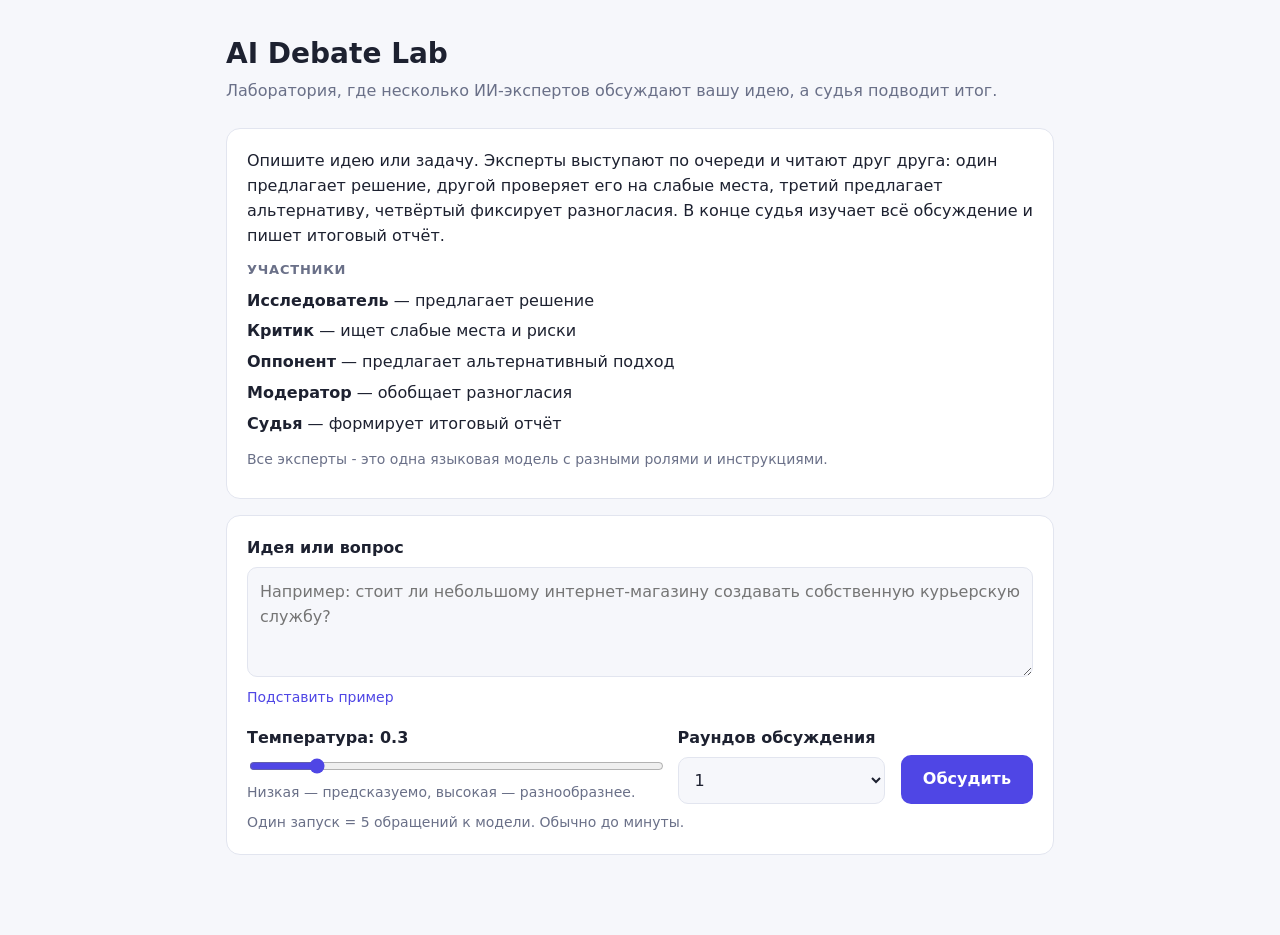
==== index.html @ b189c3f0 "Update roles list and modify calls hint message" ====
<!DOCTYPE html>
<html lang="ru">
<head>
<meta charset="utf-8">
<meta name="viewport" content="width=device-width, initial-scale=1">
<title>AI Debate Lab</title>
<style>
  :root {
    --bg: #f6f7fb; --card: #ffffff; --text: #1d2130; --muted: #6a7088;
    --accent: #4f46e5; --accent-soft: #eceafe; --accent-text: #ffffff; --border: #e2e5ef;
    --err: #b42318; --err-bg: #fdecea;
    --good: #15803d; --good-bg: #e8f6ec; --warn: #b45309; --warn-bg: #fdf1e0;
    --info: #1d4ed8; --info-bg: #e8effd;
  }
  @media (prefers-color-scheme: dark) {
    :root { --bg: #14161f; --card: #1d2030; --text: #eceef7; --muted: #9aa1bb;
            --accent: #7c75ff; --accent-soft: #2a2850; --accent-text: #10111a; --border: #2c3046;
            --err: #ff8a80; --err-bg: #3a1f22;
            --good: #6fd68f; --good-bg: #1c3025; --warn: #f2b25e; --warn-bg: #3a2c18;
            --info: #8db0ff; --info-bg: #1f2a47; }
  }
  * { box-sizing: border-box; }
  body { margin: 0; background: var(--bg); color: var(--text);
         font: 16px/1.55 system-ui, -apple-system, "Segoe UI", Roboto, sans-serif; }
  main { max-width: 860px; margin: 0 auto; padding: 32px 16px 64px; }
  h1 { margin: 0 0 4px; font-size: 28px; }
  .sub { color: var(--muted); margin: 0 0 24px; }
  .card { background: var(--card); border: 1px solid var(--border); border-radius: 14px;
          padding: 20px; margin-bottom: 16px; }
  label { display: block; font-weight: 600; margin-bottom: 6px; }
  textarea, select { width: 100%; padding: 12px; border-radius: 10px; border: 1px solid var(--border);
                     background: var(--bg); color: var(--text); font: inherit; }
  textarea { min-height: 110px; resize: vertical; }
  .about p { margin: 0 0 8px; }
  .roles { list-style: none; padding: 0; margin: 0 0 12px; display: grid; gap: 6px; }
  .row { display: flex; gap: 16px; align-items: flex-end; flex-wrap: wrap; margin-top: 16px; }
  .temp { flex: 2; min-width: 200px; }
  .rounds { flex: 1; min-width: 140px; }
  input[type=range] { width: 100%; accent-color: var(--accent); }
  .hint { color: var(--muted); font-size: 14px; }
  button { background: var(--accent); color: var(--accent-text); border: 0; border-radius: 10px;
           padding: 12px 22px; font: inherit; font-weight: 600; cursor: pointer; }
  button:disabled { opacity: .55; cursor: wait; }
  button.link { background: none; color: var(--accent); padding: 0; font-weight: 500; }
  .example { background: none; color: var(--accent); font-size: 14px; padding: 0; font-weight: 500; }
  h2 { font-size: 13px; text-transform: uppercase; letter-spacing: .06em; color: var(--muted); margin: 0 0 8px; }
  .error { background: var(--err-bg); color: var(--err); border-radius: 10px; padding: 12px 14px; margin-bottom: 16px; }

  /* ---- прогресс ---- */
  .progress h2 { display: flex; justify-content: space-between; }
  .steps { display: flex; gap: 8px; flex-wrap: wrap; margin: 12px 0; }
  .step { flex: 1; min-width: 120px; display: flex; align-items: center; gap: 10px;
          padding: 10px 12px; border: 1px solid var(--border); border-radius: 10px; color: var(--muted);
          transition: border-color .3s, background .3s, color .3s; }
  .dot { position: relative; width: 26px; height: 26px; border-radius: 50%; flex: none;
         display: grid; place-items: center; font-size: 13px; font-weight: 700;
         border: 2px solid var(--border); }
  .step.active { border-color: var(--accent); background: var(--accent-soft); color: var(--text); }
  .step.active .dot { border-color: var(--accent-soft); }
  .step.active .dot::after { content: ""; position: absolute; inset: -2px; border-radius: 50%;
         border: 2px solid transparent; border-top-color: var(--accent); animation: spin .9s linear infinite; }
  .step.done { color: var(--text); }
  .step.done .dot { background: var(--accent); border-color: var(--accent); color: var(--accent-text); }
  .statusText { font-weight: 600; }
  .dots::after { content: ""; animation: dots 1.4s steps(4, end) infinite; }
  .bar { height: 6px; border-radius: 3px; background: var(--border); overflow: hidden; margin-top: 12px; }
  .bar i { display: block; height: 100%; width: 0; background: var(--accent); border-radius: 3px;
           transition: width .6s ease; }
  @keyframes spin { to { transform: rotate(360deg); } }
  @keyframes dots { 0% { content: ""; } 25% { content: "."; } 50% { content: ".."; } 75% { content: "..."; } }
  @keyframes appear { from { opacity: 0; transform: translateY(8px); } to { opacity: 1; transform: none; } }
  .appear { animation: appear .4s ease both; }
  @media (prefers-reduced-motion: reduce) {
    .step.active .dot::after, .dots::after, .appear { animation: none; }
  }

  /* ---- итоговый отчёт ---- */
  .report { border: 2px solid var(--accent); }
  .report-title { font-size: 22px; font-weight: 700; margin: 0; }
  .verdict { background: var(--accent-soft); border-left: 5px solid var(--accent); border-radius: 10px;
             padding: 14px 16px; margin: 14px 0; }
  .verdict .lbl { font-size: 12px; text-transform: uppercase; letter-spacing: .06em; color: var(--accent); font-weight: 700; }
  .verdict .txt { font-size: 18px; font-weight: 600; margin-top: 4px; }
  .reasoning { margin: 0 0 14px; }
  .reasoning .lbl, .panel .lbl { font-size: 12px; text-transform: uppercase; letter-spacing: .06em; font-weight: 700; margin-bottom: 6px; }
  .reasoning .lbl { color: var(--muted); }
  .grid { display: grid; gap: 12px; grid-template-columns: repeat(auto-fit, minmax(230px, 1fr)); }
  .panel { border-radius: 10px; padding: 12px 14px; }
  .panel.good { background: var(--good-bg); } .panel.good .lbl { color: var(--good); }
  .panel.warn { background: var(--warn-bg); } .panel.warn .lbl { color: var(--warn); }
  .panel.info { background: var(--info-bg); } .panel.info .lbl { color: var(--info); }
  .list { list-style: none; margin: 0; padding: 0; display: grid; gap: 6px; }
  .list li { position: relative; padding-left: 16px; }
  .list li::before { content: ""; position: absolute; left: 0; top: .6em; width: 7px; height: 7px; border-radius: 50%; background: currentColor; opacity: .55; }
  .signature { margin-top: 18px; padding-top: 12px; border-top: 1px solid var(--border); color: var(--muted); font-size: 14px; }

  /* ---- обсуждение ---- */
  details { border: 1px solid var(--border); border-radius: 10px; padding: 10px 14px; margin-bottom: 8px; background: var(--bg); }
  summary { cursor: pointer; }
  summary b { font-weight: 700; }
  summary .gist { display: block; color: var(--muted); font-size: 14px; margin-top: 2px;
                  overflow: hidden; text-overflow: ellipsis; white-space: nowrap; }
  details[open] summary .gist { display: none; }
  .fields { display: grid; gap: 12px; margin-top: 12px; }
  .field .lbl { font-size: 12px; text-transform: uppercase; letter-spacing: .06em; font-weight: 700; margin-bottom: 4px; color: var(--muted); }
  .field.good .lbl { color: var(--good); } .field.warn .lbl { color: var(--warn); } .field.info .lbl { color: var(--info); }
  .meta { color: var(--muted); font-size: 14px; display: flex; gap: 16px; flex-wrap: wrap; }
  pre { overflow: auto; background: var(--bg); border: 1px solid var(--border); border-radius: 10px; padding: 12px; font-size: 13px; }
  [hidden] { display: none !important; }
</style>
</head>
<body>
<main>
  <h1>AI Debate Lab</h1>
  <p class="sub">Лаборатория, где несколько ИИ-экспертов обсуждают вашу идею, а судья подводит итог.</p>

  <section class="card about">
    <p>Опишите идею или задачу. Эксперты выступают по очереди и читают друг друга: один предлагает решение,
       другой проверяет его на слабые места, третий предлагает альтернативу, четвёртый фиксирует разногласия.
       В конце судья изучает всё обсуждение и пишет итоговый отчёт.</p>
    <h2 style="margin-top:12px">Участники</h2>
    <ul id="rolesList" class="roles">
      <li><strong>Исследователь</strong> — предлагает решение</li>
      <li><strong>Критик</strong> — ищет слабые места и риски</li>
      <li><strong>Оппонент</strong> — предлагает альтернативный подход</li>
      <li><strong>Модератор</strong> — обобщает разногласия</li>
      <li><strong>Судья</strong> — формирует итоговый отчёт</li>
    </ul>
    <p class="hint">Все эксперты - это одна языковая модель с разными ролями и инструкциями.</p>
  </section>

  <section class="card">
    <label for="task">Идея или вопрос</label>
    <textarea id="task" placeholder="Например: стоит ли небольшому интернет-магазину создавать собственную курьерскую службу?"></textarea>
    <button class="example" id="example" type="button">Подставить пример</button>

    <div class="row">
      <div class="temp">
        <label for="temp">Температура: <span id="tempVal">0.3</span></label>
        <input id="temp" type="range" min="0" max="2" step="0.1" value="0.3">
        <div class="hint">Низкая — предсказуемо, высокая — разнообразнее.</div>
      </div>
      <div class="rounds">
        <label for="rounds">Раундов обсуждения</label>
        <select id="rounds"><option value="1">1</option><option value="2">2</option></select>
      </div>
      <button id="go" type="button">Обсудить</button>
    </div>
    <div class="hint" id="callsHint" style="margin-top:8px"></div>
  </section>

  <div id="error" class="error" hidden></div>

  <section id="progress" class="card progress" hidden aria-live="polite">
    <h2><span>Идёт обсуждение</span><span id="timer">0 с</span></h2>
    <div class="statusText"><span id="statusText"></span><span class="dots"></span></div>
    <div class="steps" id="steps"></div>
    <div class="bar"><i id="barFill"></i></div>
  </section>

  <section id="out" hidden>
    <div class="card report appear" id="reportCard" hidden>
      <div class="report-title">Итоговый отчёт</div>
      <div class="hint">По результатам всего обсуждения</div>
      <div id="reportBody"></div>
      <div class="signature" id="signature"></div>
    </div>

    <div class="card" id="discCard">
      <h2>Ход обсуждения</h2>
      <div id="discussion"></div>
    </div>

    <div class="card" id="metaCard" hidden>
      <div class="meta" id="meta"></div>
      <p><button class="link" id="toggle" type="button">Показать сырой JSON</button></p>
      <pre id="raw" hidden></pre>
    </div>
  </section>
</main>

<script>
  const $ = (id) => document.getElementById(id);
  const EXAMPLE = "Как небольшому интернет-магазину организовать доставку: создать собственную курьерскую службу или использовать стороннего оператора?";
  const LABELS = {
    position: "Позиция", arguments: "Аргументы", constraints: "Ограничения задачи",
    objections: "Возражения", risks: "Риски", weak_assumptions: "Слабые допущения",
    alternative: "Альтернатива", comparison: "Сравнение с исходным решением",
    overlooked_opportunities: "Упущенные возможности",
    key_factors: "Ключевые факторы", agreements: "Где мнения совпадают",
    disagreements: "Разногласия", open_questions: "Открытые вопросы",
    final_decision: "Итоговое решение", reasoning: "Почему так",
    deciding_factors: "Решающие факторы", limitations: "Ограничения и неопределённости",
    data_needed: "Какие данные нужны",
  };
  const KIND = {
    arguments: "good", overlooked_opportunities: "good", agreements: "good", deciding_factors: "good",
    objections: "warn", risks: "warn", weak_assumptions: "warn", disagreements: "warn", limitations: "warn",
    constraints: "info", key_factors: "info", open_questions: "info", data_needed: "info",
  };
  const VERBS = {
    researcher: "Исследователь формулирует решение", critic: "Критик ищет слабые места",
    opponent: "Оппонент предлагает альтернативу", mediator: "Модератор подводит промежуточные итоги",
    judge: "Судья пишет итоговый отчёт",
  };
  let ROLE_LIST = [], timerId = null;

  const el = (tag, cls, text) => { const e = document.createElement(tag); if (cls) e.className = cls; if (text != null) e.textContent = text; return e; };
  function showError(msg) { const e = $("error"); e.textContent = msg; e.hidden = false; }
  function list(items) { const ul = el("ul", "list"); items.forEach((t) => ul.appendChild(el("li", null, t))); return ul; }

  /* ----- список участников и шаги прогресса ----- */
  async function loadRoles() {
    try { ROLE_LIST = await (await fetch("/roles")).json(); } catch (e) { return; }
    ROLE_LIST.forEach((r) => {
      const li = el("li"); li.appendChild(el("b", null, r.title + " — ")); li.appendChild(document.createTextNode(r.description));
      $("rolesList").appendChild(li);
    });
  }
  loadRoles();

  function buildSteps() {
    const box = $("steps"); box.innerHTML = "";
    ROLE_LIST.forEach((r, i) => {
      const s = el("div", "step"); s.id = "step-" + r.id;
      s.appendChild(el("span", "dot", String(i + 1))); s.appendChild(el("span", null, r.title));
      box.appendChild(s);
    });
  }
  function setStep(id, state) {
    const s = $("step-" + id); if (!s) return;
    s.className = "step" + (state ? " " + state : "");
    s.querySelector(".dot").textContent = state === "done" ? "✓" : String(ROLE_LIST.findIndex((r) => r.id === id) + 1);
  }
  function setBar(p) { $("barFill").style.width = Math.min(100, p) + "%"; }

  function startTimer() {
    const t0 = Date.now(); $("timer").textContent = "0 с";
    timerId = setInterval(() => { $("timer").textContent = Math.round((Date.now() - t0) / 1000) + " с"; }, 1000);
  }
  function stopTimer() { clearInterval(timerId); timerId = null; }

  /* ----- отрисовка ----- */
  function renderExpert(entry, showRound) {
    const det = el("details", "appear");
    const sum = el("summary");
    sum.appendChild(el("b", null, entry.role_title + (showRound ? ` · раунд ${entry.round}` : "")));
    const first = Object.values(entry.content).find((v) => typeof v === "string");
    if (first) sum.appendChild(el("span", "gist", first));
    det.appendChild(sum);

    const fields = el("div", "fields");
    Object.entries(entry.content).forEach(([key, val]) => {
      const f = el("div", "field " + (KIND[key] || "plain"));
      f.appendChild(el("div", "lbl", LABELS[key] || key));
      if (Array.isArray(val)) f.appendChild(list(val)); else f.appendChild(el("div", null, val));
      fields.appendChild(f);
    });
    det.appendChild(fields);
    return det;
  }

  function renderReport(r) {
    const body = $("reportBody"); body.innerHTML = "";
    const v = el("div", "verdict");
    v.appendChild(el("div", "lbl", "Итоговое решение")); v.appendChild(el("div", "txt", r.final_decision));
    body.appendChild(v);

    const why = el("div", "reasoning");
    why.appendChild(el("div", "lbl", LABELS.reasoning)); why.appendChild(el("div", null, r.reasoning));
    body.appendChild(why);

    const grid = el("div", "grid");
    [["deciding_factors", "good"], ["limitations", "warn"], ["data_needed", "info"]].forEach(([key, kind]) => {
      const p = el("div", "panel " + kind);
      p.appendChild(el("div", "lbl", LABELS[key])); p.appendChild(list(r[key]));
      grid.appendChild(p);
    });
    body.appendChild(grid);
  }

  /* ----- события потока ----- */
  let totalSteps = 5, doneSteps = 0;
  function handle(ev, showRound) {
    if (ev.type === "start") {
      if (ev.role === "researcher" && ev.round > 1) ROLE_LIST.slice(0, 4).forEach((r) => setStep(r.id, ""));
      setStep(ev.role, "active");
      $("statusText").textContent = VERBS[ev.role] + (ev.round > 1 ? ` (раунд ${ev.round})` : "");
    } else if (ev.type === "entry") {
      setStep(ev.entry.role, "done");
      doneSteps += 1; setBar((doneSteps / totalSteps) * 100);
      $("out").hidden = false;
      $("discussion").appendChild(renderExpert(ev.entry, showRound));
    } else if (ev.type === "result") {
      const d = ev.data;
      setStep("judge", "done"); setBar(100);
      renderReport(d.final_report);
      $("signature").textContent = "Итоговый отчёт подготовил: " + d.report_by +
        " — на основе обсуждения: " + [...new Set(d.discussion.map((x) => x.role_title))].join(", ");
      $("meta").textContent = "";
      [`Модель: ${d.model}`, `Температура: ${d.temperature}`, `Раундов: ${d.rounds}`,
       `Обращений к модели: ${d.llm_calls}`, `Токенов: ${d.usage.total_tokens ?? "—"}`, `Время: ${d.latency_seconds} с`]
        .forEach((t) => $("meta").appendChild(el("span", null, t)));
      $("raw").textContent = JSON.stringify(d, null, 2);
      $("out").hidden = false; $("reportCard").hidden = false; $("metaCard").hidden = false;
      $("reportCard").scrollIntoView({ behavior: "smooth", block: "start" });
    } else if (ev.type === "error") {
      throw new Error(ev.detail);
    }
  }

  /* ----- интерфейс ----- */
  function updateCallsHint() {
    const n = parseInt($("rounds").value) * 4 + 1;
    $("callsHint").textContent = `Один запуск = ${n} обращений к модели. Обычно до минуты.`;
  }
  $("rounds").addEventListener("change", updateCallsHint); updateCallsHint();
  $("temp").addEventListener("input", () => { $("tempVal").textContent = $("temp").value; });
  $("example").addEventListener("click", () => { $("task").value = EXAMPLE; });
  $("toggle").addEventListener("click", () => {
    const raw = $("raw"); raw.hidden = !raw.hidden;
    $("toggle").textContent = raw.hidden ? "Показать сырой JSON" : "Скрыть сырой JSON";
  });

  $("go").addEventListener("click", async () => {
    const task = $("task").value.trim();
    $("error").hidden = true; $("out").hidden = true; $("reportCard").hidden = true; $("metaCard").hidden = true;
    $("discussion").innerHTML = "";
    if (task.length < 5) { showError("Введите идею или задачу (минимум 5 символов)."); return; }

    const rounds = parseInt($("rounds").value);
    totalSteps = rounds * 4 + 1; doneSteps = 0;
    const btn = $("go"); btn.disabled = true; btn.textContent = "Эксперты обсуждают…";
    buildSteps(); setBar(3); $("statusText").textContent = "Запускаю обсуждение"; $("progress").hidden = false; startTimer();

    try {
      const res = await fetch("/debate/stream", {
        method: "POST", headers: { "Content-Type": "application/json" },
        body: JSON.stringify({ task, temperature: parseFloat($("temp").value), rounds }),
      });
      if (!res.ok) {
        let d = ""; try { d = (await res.json()).detail; } catch (e) {}
        throw new Error(typeof d === "string" && d ? d : "Сервер вернул ошибку " + res.status);
      }
      const reader = res.body.getReader(), dec = new TextDecoder(); let buf = "";
      for (;;) {
        const { value, done } = await reader.read();
        if (done) break;
        buf += dec.decode(value, { stream: true });
        let i;
        while ((i = buf.indexOf("\n")) >= 0) {
          const line = buf.slice(0, i).trim(); buf = buf.slice(i + 1);
          if (line) handle(JSON.parse(line), rounds > 1);
        }
      }
    } catch (e) {
      showError("Ошибка: " + e.message);
    } finally {
      stopTimer(); $("progress").hidden = true;
      btn.disabled = false; btn.textContent = "Обсудить";
    }
  });
</script>
</body>
</html>
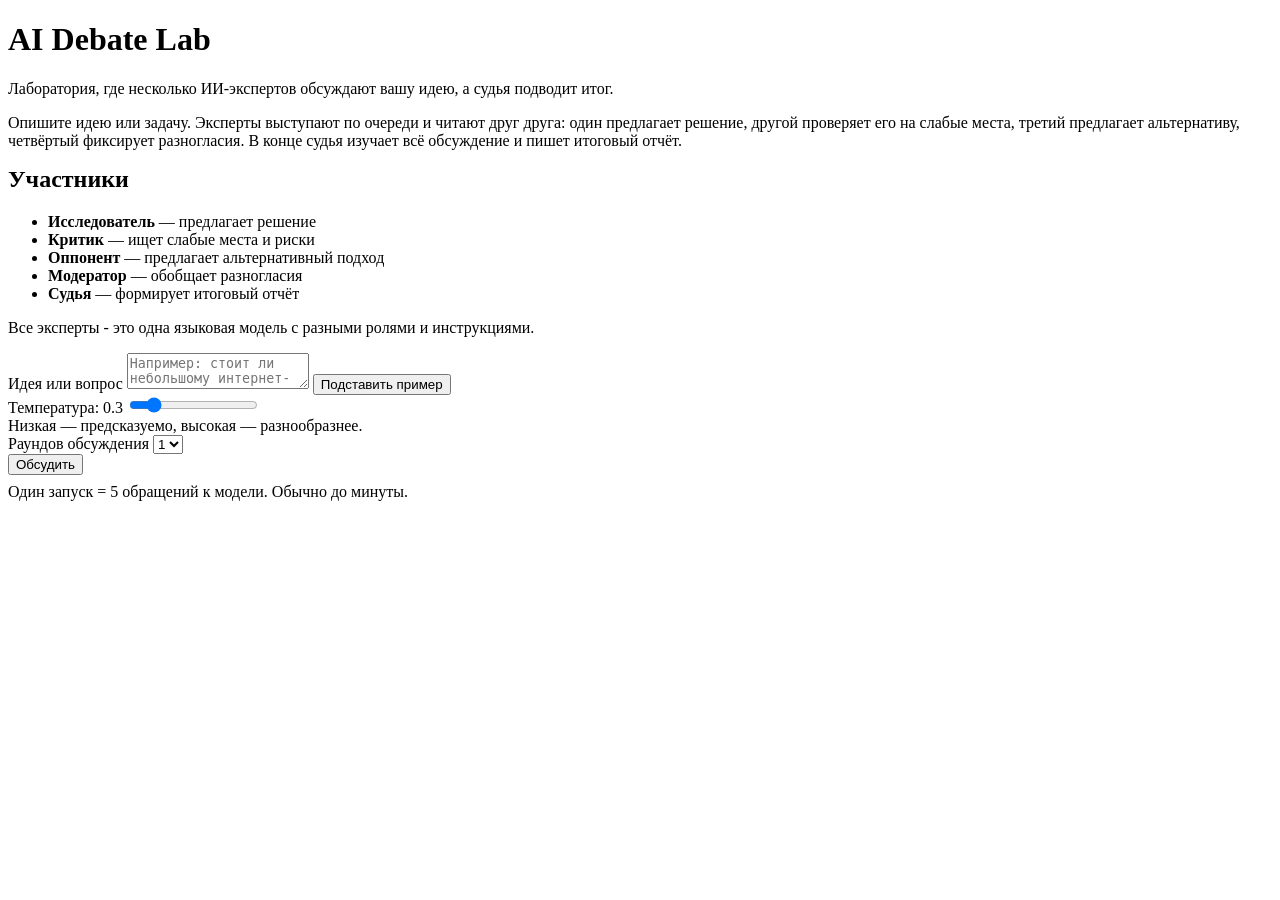
==== commit dd3ca11c: "Remove inline CSS styles from index.html Removed CSS styles from the index.html file." ====
--- a/index.html
+++ b/index.html
@@ -4,110 +4,6 @@
 <meta charset="utf-8">
 <meta name="viewport" content="width=device-width, initial-scale=1">
 <title>AI Debate Lab</title>
-<style>
-  :root {
-    --bg: #f6f7fb; --card: #ffffff; --text: #1d2130; --muted: #6a7088;
-    --accent: #4f46e5; --accent-soft: #eceafe; --accent-text: #ffffff; --border: #e2e5ef;
-    --err: #b42318; --err-bg: #fdecea;
-    --good: #15803d; --good-bg: #e8f6ec; --warn: #b45309; --warn-bg: #fdf1e0;
-    --info: #1d4ed8; --info-bg: #e8effd;
-  }
-  @media (prefers-color-scheme: dark) {
-    :root { --bg: #14161f; --card: #1d2030; --text: #eceef7; --muted: #9aa1bb;
-            --accent: #7c75ff; --accent-soft: #2a2850; --accent-text: #10111a; --border: #2c3046;
-            --err: #ff8a80; --err-bg: #3a1f22;
-            --good: #6fd68f; --good-bg: #1c3025; --warn: #f2b25e; --warn-bg: #3a2c18;
-            --info: #8db0ff; --info-bg: #1f2a47; }
-  }
-  * { box-sizing: border-box; }
-  body { margin: 0; background: var(--bg); color: var(--text);
-         font: 16px/1.55 system-ui, -apple-system, "Segoe UI", Roboto, sans-serif; }
-  main { max-width: 860px; margin: 0 auto; padding: 32px 16px 64px; }
-  h1 { margin: 0 0 4px; font-size: 28px; }
-  .sub { color: var(--muted); margin: 0 0 24px; }
-  .card { background: var(--card); border: 1px solid var(--border); border-radius: 14px;
-          padding: 20px; margin-bottom: 16px; }
-  label { display: block; font-weight: 600; margin-bottom: 6px; }
-  textarea, select { width: 100%; padding: 12px; border-radius: 10px; border: 1px solid var(--border);
-                     background: var(--bg); color: var(--text); font: inherit; }
-  textarea { min-height: 110px; resize: vertical; }
-  .about p { margin: 0 0 8px; }
-  .roles { list-style: none; padding: 0; margin: 0 0 12px; display: grid; gap: 6px; }
-  .row { display: flex; gap: 16px; align-items: flex-end; flex-wrap: wrap; margin-top: 16px; }
-  .temp { flex: 2; min-width: 200px; }
-  .rounds { flex: 1; min-width: 140px; }
-  input[type=range] { width: 100%; accent-color: var(--accent); }
-  .hint { color: var(--muted); font-size: 14px; }
-  button { background: var(--accent); color: var(--accent-text); border: 0; border-radius: 10px;
-           padding: 12px 22px; font: inherit; font-weight: 600; cursor: pointer; }
-  button:disabled { opacity: .55; cursor: wait; }
-  button.link { background: none; color: var(--accent); padding: 0; font-weight: 500; }
-  .example { background: none; color: var(--accent); font-size: 14px; padding: 0; font-weight: 500; }
-  h2 { font-size: 13px; text-transform: uppercase; letter-spacing: .06em; color: var(--muted); margin: 0 0 8px; }
-  .error { background: var(--err-bg); color: var(--err); border-radius: 10px; padding: 12px 14px; margin-bottom: 16px; }
-
-  /* ---- прогресс ---- */
-  .progress h2 { display: flex; justify-content: space-between; }
-  .steps { display: flex; gap: 8px; flex-wrap: wrap; margin: 12px 0; }
-  .step { flex: 1; min-width: 120px; display: flex; align-items: center; gap: 10px;
-          padding: 10px 12px; border: 1px solid var(--border); border-radius: 10px; color: var(--muted);
-          transition: border-color .3s, background .3s, color .3s; }
-  .dot { position: relative; width: 26px; height: 26px; border-radius: 50%; flex: none;
-         display: grid; place-items: center; font-size: 13px; font-weight: 700;
-         border: 2px solid var(--border); }
-  .step.active { border-color: var(--accent); background: var(--accent-soft); color: var(--text); }
-  .step.active .dot { border-color: var(--accent-soft); }
-  .step.active .dot::after { content: ""; position: absolute; inset: -2px; border-radius: 50%;
-         border: 2px solid transparent; border-top-color: var(--accent); animation: spin .9s linear infinite; }
-  .step.done { color: var(--text); }
-  .step.done .dot { background: var(--accent); border-color: var(--accent); color: var(--accent-text); }
-  .statusText { font-weight: 600; }
-  .dots::after { content: ""; animation: dots 1.4s steps(4, end) infinite; }
-  .bar { height: 6px; border-radius: 3px; background: var(--border); overflow: hidden; margin-top: 12px; }
-  .bar i { display: block; height: 100%; width: 0; background: var(--accent); border-radius: 3px;
-           transition: width .6s ease; }
-  @keyframes spin { to { transform: rotate(360deg); } }
-  @keyframes dots { 0% { content: ""; } 25% { content: "."; } 50% { content: ".."; } 75% { content: "..."; } }
-  @keyframes appear { from { opacity: 0; transform: translateY(8px); } to { opacity: 1; transform: none; } }
-  .appear { animation: appear .4s ease both; }
-  @media (prefers-reduced-motion: reduce) {
-    .step.active .dot::after, .dots::after, .appear { animation: none; }
-  }
-
-  /* ---- итоговый отчёт ---- */
-  .report { border: 2px solid var(--accent); }
-  .report-title { font-size: 22px; font-weight: 700; margin: 0; }
-  .verdict { background: var(--accent-soft); border-left: 5px solid var(--accent); border-radius: 10px;
-             padding: 14px 16px; margin: 14px 0; }
-  .verdict .lbl { font-size: 12px; text-transform: uppercase; letter-spacing: .06em; color: var(--accent); font-weight: 700; }
-  .verdict .txt { font-size: 18px; font-weight: 600; margin-top: 4px; }
-  .reasoning { margin: 0 0 14px; }
-  .reasoning .lbl, .panel .lbl { font-size: 12px; text-transform: uppercase; letter-spacing: .06em; font-weight: 700; margin-bottom: 6px; }
-  .reasoning .lbl { color: var(--muted); }
-  .grid { display: grid; gap: 12px; grid-template-columns: repeat(auto-fit, minmax(230px, 1fr)); }
-  .panel { border-radius: 10px; padding: 12px 14px; }
-  .panel.good { background: var(--good-bg); } .panel.good .lbl { color: var(--good); }
-  .panel.warn { background: var(--warn-bg); } .panel.warn .lbl { color: var(--warn); }
-  .panel.info { background: var(--info-bg); } .panel.info .lbl { color: var(--info); }
-  .list { list-style: none; margin: 0; padding: 0; display: grid; gap: 6px; }
-  .list li { position: relative; padding-left: 16px; }
-  .list li::before { content: ""; position: absolute; left: 0; top: .6em; width: 7px; height: 7px; border-radius: 50%; background: currentColor; opacity: .55; }
-  .signature { margin-top: 18px; padding-top: 12px; border-top: 1px solid var(--border); color: var(--muted); font-size: 14px; }
-
-  /* ---- обсуждение ---- */
-  details { border: 1px solid var(--border); border-radius: 10px; padding: 10px 14px; margin-bottom: 8px; background: var(--bg); }
-  summary { cursor: pointer; }
-  summary b { font-weight: 700; }
-  summary .gist { display: block; color: var(--muted); font-size: 14px; margin-top: 2px;
-                  overflow: hidden; text-overflow: ellipsis; white-space: nowrap; }
-  details[open] summary .gist { display: none; }
-  .fields { display: grid; gap: 12px; margin-top: 12px; }
-  .field .lbl { font-size: 12px; text-transform: uppercase; letter-spacing: .06em; font-weight: 700; margin-bottom: 4px; color: var(--muted); }
-  .field.good .lbl { color: var(--good); } .field.warn .lbl { color: var(--warn); } .field.info .lbl { color: var(--info); }
-  .meta { color: var(--muted); font-size: 14px; display: flex; gap: 16px; flex-wrap: wrap; }
-  pre { overflow: auto; background: var(--bg); border: 1px solid var(--border); border-radius: 10px; padding: 12px; font-size: 13px; }
-  [hidden] { display: none !important; }
-</style>
 </head>
 <body>
 <main>
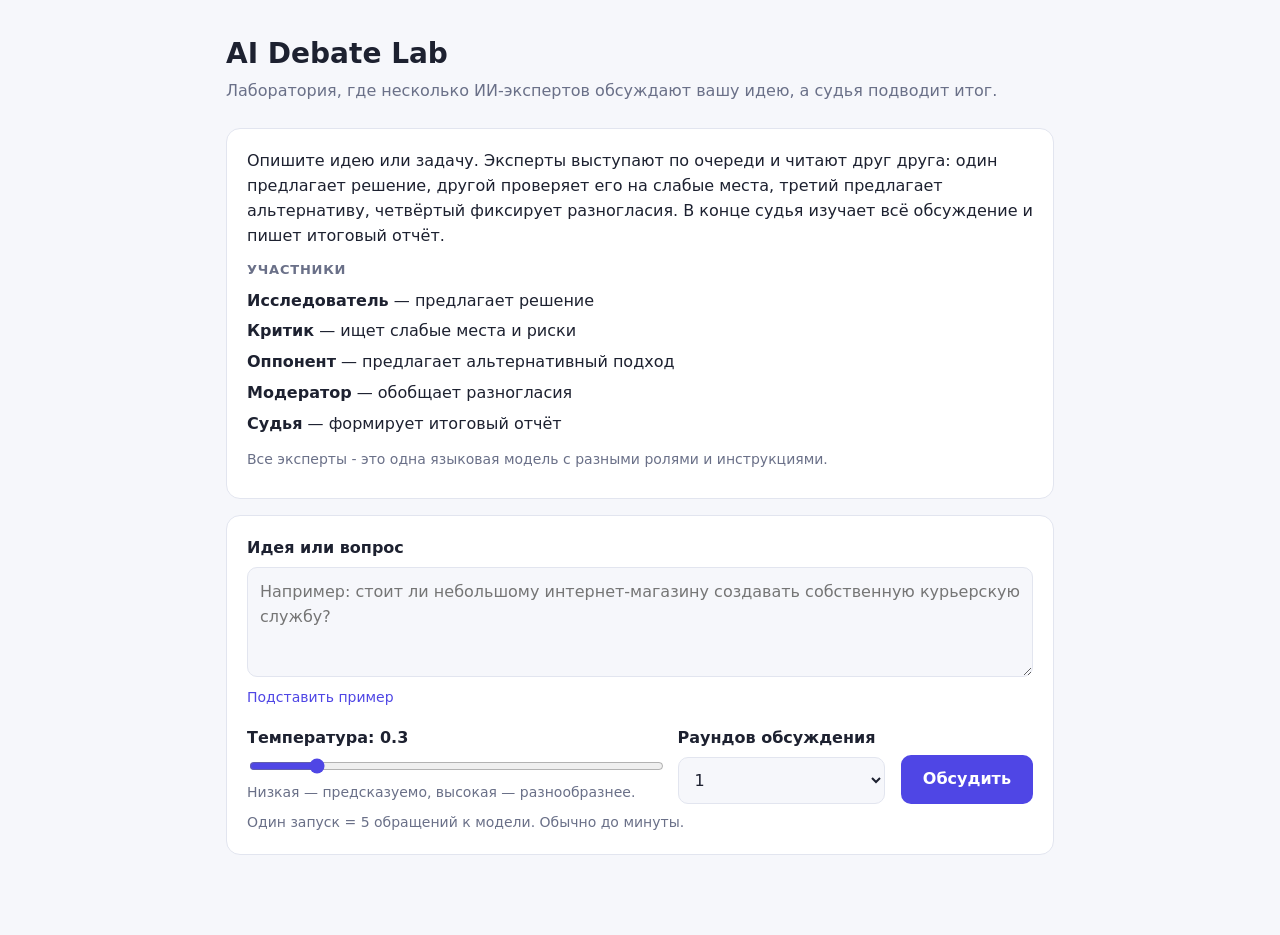
==== commit 5e184b0b: "Fix stylesheet link from styles.css to style.css" ====
--- a/index.html
+++ b/index.html
@@ -1,6 +1,7 @@
 <!DOCTYPE html>
 <html lang="ru">
 <head>
+<link rel="stylesheet" href="style.css">
 <meta charset="utf-8">
 <meta name="viewport" content="width=device-width, initial-scale=1">
 <title>AI Debate Lab</title>
--- a/style.css
+++ b/style.css
@@ -0,0 +1,102 @@
+:root {
+    --bg: #f6f7fb; --card: #ffffff; --text: #1d2130; --muted: #6a7088;
+    --accent: #4f46e5; --accent-soft: #eceafe; --accent-text: #ffffff; --border: #e2e5ef;
+    --err: #b42318; --err-bg: #fdecea;
+    --good: #15803d; --good-bg: #e8f6ec; --warn: #b45309; --warn-bg: #fdf1e0;
+    --info: #1d4ed8; --info-bg: #e8effd;
+  }
+  @media (prefers-color-scheme: dark) {
+    :root { --bg: #14161f; --card: #1d2030; --text: #eceef7; --muted: #9aa1bb;
+            --accent: #7c75ff; --accent-soft: #2a2850; --accent-text: #10111a; --border: #2c3046;
+            --err: #ff8a80; --err-bg: #3a1f22;
+            --good: #6fd68f; --good-bg: #1c3025; --warn: #f2b25e; --warn-bg: #3a2c18;
+            --info: #8db0ff; --info-bg: #1f2a47; }
+  }
+  * { box-sizing: border-box; }
+  body { margin: 0; background: var(--bg); color: var(--text);
+         font: 16px/1.55 system-ui, -apple-system, "Segoe UI", Roboto, sans-serif; }
+  main { max-width: 860px; margin: 0 auto; padding: 32px 16px 64px; }
+  h1 { margin: 0 0 4px; font-size: 28px; }
+  .sub { color: var(--muted); margin: 0 0 24px; }
+  .card { background: var(--card); border: 1px solid var(--border); border-radius: 14px;
+          padding: 20px; margin-bottom: 16px; }
+  label { display: block; font-weight: 600; margin-bottom: 6px; }
+  textarea, select { width: 100%; padding: 12px; border-radius: 10px; border: 1px solid var(--border);
+                     background: var(--bg); color: var(--text); font: inherit; }
+  textarea { min-height: 110px; resize: vertical; }
+  .about p { margin: 0 0 8px; }
+  .roles { list-style: none; padding: 0; margin: 0 0 12px; display: grid; gap: 6px; }
+  .row { display: flex; gap: 16px; align-items: flex-end; flex-wrap: wrap; margin-top: 16px; }
+  .temp { flex: 2; min-width: 200px; }
+  .rounds { flex: 1; min-width: 140px; }
+  input[type=range] { width: 100%; accent-color: var(--accent); }
+  .hint { color: var(--muted); font-size: 14px; }
+  button { background: var(--accent); color: var(--accent-text); border: 0; border-radius: 10px;
+           padding: 12px 22px; font: inherit; font-weight: 600; cursor: pointer; }
+  button:disabled { opacity: .55; cursor: wait; }
+  button.link { background: none; color: var(--accent); padding: 0; font-weight: 500; }
+  .example { background: none; color: var(--accent); font-size: 14px; padding: 0; font-weight: 500; }
+  h2 { font-size: 13px; text-transform: uppercase; letter-spacing: .06em; color: var(--muted); margin: 0 0 8px; }
+  .error { background: var(--err-bg); color: var(--err); border-radius: 10px; padding: 12px 14px; margin-bottom: 16px; }
+
+  /* ---- прогресс ---- */
+  .progress h2 { display: flex; justify-content: space-between; }
+  .steps { display: flex; gap: 8px; flex-wrap: wrap; margin: 12px 0; }
+  .step { flex: 1; min-width: 120px; display: flex; align-items: center; gap: 10px;
+          padding: 10px 12px; border: 1px solid var(--border); border-radius: 10px; color: var(--muted);
+          transition: border-color .3s, background .3s, color .3s; }
+  .dot { position: relative; width: 26px; height: 26px; border-radius: 50%; flex: none;
+         display: grid; place-items: center; font-size: 13px; font-weight: 700;
+         border: 2px solid var(--border); }
+  .step.active { border-color: var(--accent); background: var(--accent-soft); color: var(--text); }
+  .step.active .dot { border-color: var(--accent-soft); }
+  .step.active .dot::after { content: ""; position: absolute; inset: -2px; border-radius: 50%;
+         border: 2px solid transparent; border-top-color: var(--accent); animation: spin .9s linear infinite; }
+  .step.done { color: var(--text); }
+  .step.done .dot { background: var(--accent); border-color: var(--accent); color: var(--accent-text); }
+  .statusText { font-weight: 600; }
+  .dots::after { content: ""; animation: dots 1.4s steps(4, end) infinite; }
+  .bar { height: 6px; border-radius: 3px; background: var(--border); overflow: hidden; margin-top: 12px; }
+  .bar i { display: block; height: 100%; width: 0; background: var(--accent); border-radius: 3px;
+           transition: width .6s ease; }
+  @keyframes spin { to { transform: rotate(360deg); } }
+  @keyframes dots { 0% { content: ""; } 25% { content: "."; } 50% { content: ".."; } 75% { content: "..."; } }
+  @keyframes appear { from { opacity: 0; transform: translateY(8px); } to { opacity: 1; transform: none; } }
+  .appear { animation: appear .4s ease both; }
+  @media (prefers-reduced-motion: reduce) {
+    .step.active .dot::after, .dots::after, .appear { animation: none; }
+  }
+
+  /* ---- итоговый отчёт ---- */
+  .report { border: 2px solid var(--accent); }
+  .report-title { font-size: 22px; font-weight: 700; margin: 0; }
+  .verdict { background: var(--accent-soft); border-left: 5px solid var(--accent); border-radius: 10px;
+             padding: 14px 16px; margin: 14px 0; }
+  .verdict .lbl { font-size: 12px; text-transform: uppercase; letter-spacing: .06em; color: var(--accent); font-weight: 700; }
+  .verdict .txt { font-size: 18px; font-weight: 600; margin-top: 4px; }
+  .reasoning { margin: 0 0 14px; }
+  .reasoning .lbl, .panel .lbl { font-size: 12px; text-transform: uppercase; letter-spacing: .06em; font-weight: 700; margin-bottom: 6px; }
+  .reasoning .lbl { color: var(--muted); }
+  .grid { display: grid; gap: 12px; grid-template-columns: repeat(auto-fit, minmax(230px, 1fr)); }
+  .panel { border-radius: 10px; padding: 12px 14px; }
+  .panel.good { background: var(--good-bg); } .panel.good .lbl { color: var(--good); }
+  .panel.warn { background: var(--warn-bg); } .panel.warn .lbl { color: var(--warn); }
+  .panel.info { background: var(--info-bg); } .panel.info .lbl { color: var(--info); }
+  .list { list-style: none; margin: 0; padding: 0; display: grid; gap: 6px; }
+  .list li { position: relative; padding-left: 16px; }
+  .list li::before { content: ""; position: absolute; left: 0; top: .6em; width: 7px; height: 7px; border-radius: 50%; background: currentColor; opacity: .55; }
+  .signature { margin-top: 18px; padding-top: 12px; border-top: 1px solid var(--border); color: var(--muted); font-size: 14px; }
+
+  /* ---- обсуждение ---- */
+  details { border: 1px solid var(--border); border-radius: 10px; padding: 10px 14px; margin-bottom: 8px; background: var(--bg); }
+  summary { cursor: pointer; }
+  summary b { font-weight: 700; }
+  summary .gist { display: block; color: var(--muted); font-size: 14px; margin-top: 2px;
+                  overflow: hidden; text-overflow: ellipsis; white-space: nowrap; }
+  details[open] summary .gist { display: none; }
+  .fields { display: grid; gap: 12px; margin-top: 12px; }
+  .field .lbl { font-size: 12px; text-transform: uppercase; letter-spacing: .06em; font-weight: 700; margin-bottom: 4px; color: var(--muted); }
+  .field.good .lbl { color: var(--good); } .field.warn .lbl { color: var(--warn); } .field.info .lbl { color: var(--info); }
+  .meta { color: var(--muted); font-size: 14px; display: flex; gap: 16px; flex-wrap: wrap; }
+  pre { overflow: auto; background: var(--bg); border: 1px solid var(--border); border-radius: 10px; padding: 12px; font-size: 13px; }
+  [hidden] { display: none !important; }
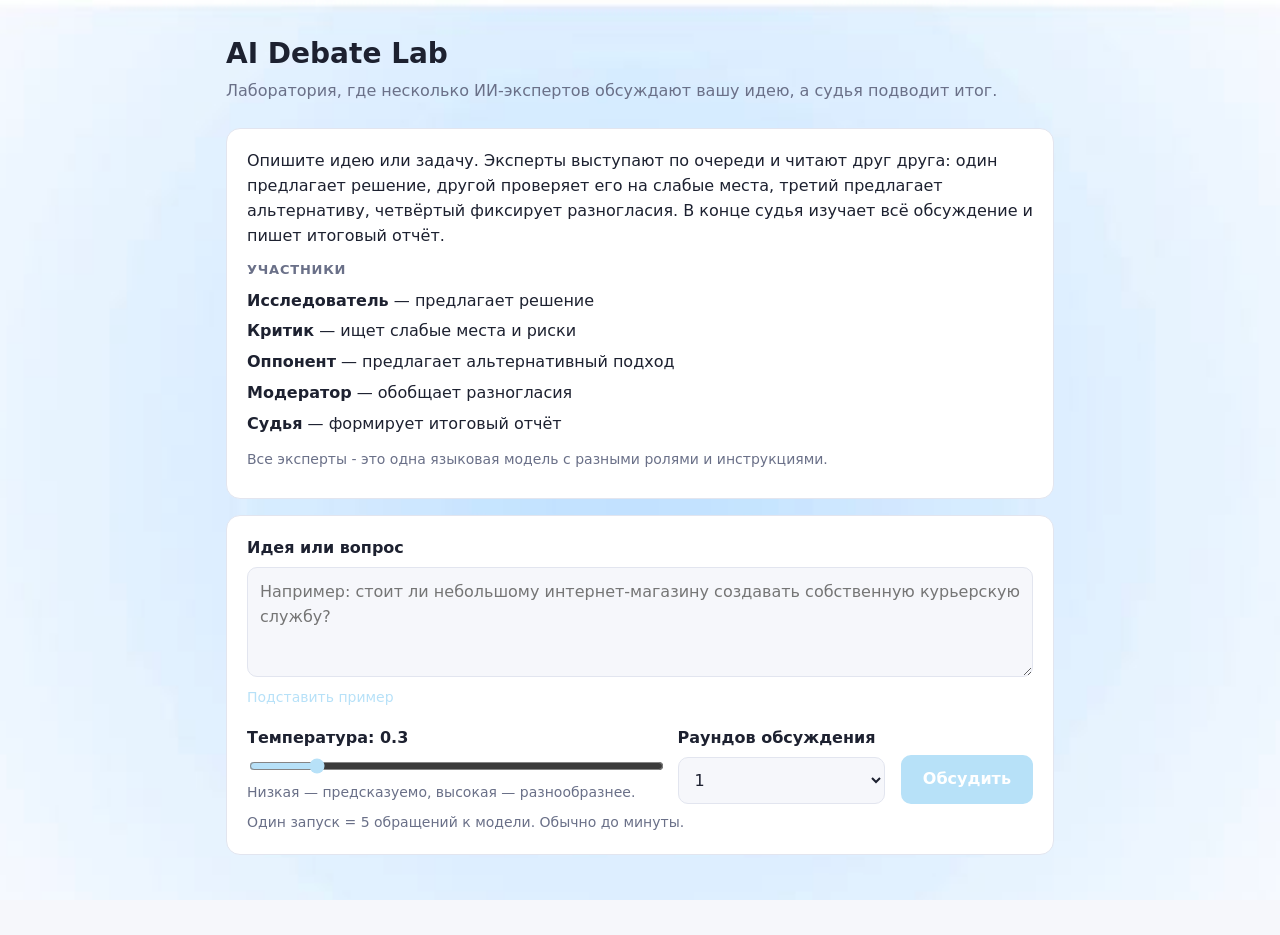
==== commit 112ac6c8: "Add favicon link to index.html" ====
--- a/index.html
+++ b/index.html
@@ -2,6 +2,7 @@
 <html lang="ru">
 <head>
 <link rel="stylesheet" href="style.css">
+<link rel="icon" type="image/png" href="favicon.ico">
 <meta charset="utf-8">
 <meta name="viewport" content="width=device-width, initial-scale=1">
 <title>AI Debate Lab</title>
--- a/style.css
+++ b/style.css
@@ -1,102 +1,566 @@
 :root {
-    --bg: #f6f7fb; --card: #ffffff; --text: #1d2130; --muted: #6a7088;
-    --accent: #4f46e5; --accent-soft: #eceafe; --accent-text: #ffffff; --border: #e2e5ef;
-    --err: #b42318; --err-bg: #fdecea;
-    --good: #15803d; --good-bg: #e8f6ec; --warn: #b45309; --warn-bg: #fdf1e0;
-    --info: #1d4ed8; --info-bg: #e8effd;
-  }
-  @media (prefers-color-scheme: dark) {
-    :root { --bg: #14161f; --card: #1d2030; --text: #eceef7; --muted: #9aa1bb;
-            --accent: #7c75ff; --accent-soft: #2a2850; --accent-text: #10111a; --border: #2c3046;
-            --err: #ff8a80; --err-bg: #3a1f22;
-            --good: #6fd68f; --good-bg: #1c3025; --warn: #f2b25e; --warn-bg: #3a2c18;
-            --info: #8db0ff; --info-bg: #1f2a47; }
-  }
-  * { box-sizing: border-box; }
-  body { margin: 0; background: var(--bg); color: var(--text);
-         font: 16px/1.55 system-ui, -apple-system, "Segoe UI", Roboto, sans-serif; }
-  main { max-width: 860px; margin: 0 auto; padding: 32px 16px 64px; }
-  h1 { margin: 0 0 4px; font-size: 28px; }
-  .sub { color: var(--muted); margin: 0 0 24px; }
-  .card { background: var(--card); border: 1px solid var(--border); border-radius: 14px;
-          padding: 20px; margin-bottom: 16px; }
-  label { display: block; font-weight: 600; margin-bottom: 6px; }
-  textarea, select { width: 100%; padding: 12px; border-radius: 10px; border: 1px solid var(--border);
-                     background: var(--bg); color: var(--text); font: inherit; }
-  textarea { min-height: 110px; resize: vertical; }
-  .about p { margin: 0 0 8px; }
-  .roles { list-style: none; padding: 0; margin: 0 0 12px; display: grid; gap: 6px; }
-  .row { display: flex; gap: 16px; align-items: flex-end; flex-wrap: wrap; margin-top: 16px; }
-  .temp { flex: 2; min-width: 200px; }
-  .rounds { flex: 1; min-width: 140px; }
-  input[type=range] { width: 100%; accent-color: var(--accent); }
-  .hint { color: var(--muted); font-size: 14px; }
-  button { background: var(--accent); color: var(--accent-text); border: 0; border-radius: 10px;
-           padding: 12px 22px; font: inherit; font-weight: 600; cursor: pointer; }
-  button:disabled { opacity: .55; cursor: wait; }
-  button.link { background: none; color: var(--accent); padding: 0; font-weight: 500; }
-  .example { background: none; color: var(--accent); font-size: 14px; padding: 0; font-weight: 500; }
-  h2 { font-size: 13px; text-transform: uppercase; letter-spacing: .06em; color: var(--muted); margin: 0 0 8px; }
-  .error { background: var(--err-bg); color: var(--err); border-radius: 10px; padding: 12px 14px; margin-bottom: 16px; }
-
-  /* ---- прогресс ---- */
-  .progress h2 { display: flex; justify-content: space-between; }
-  .steps { display: flex; gap: 8px; flex-wrap: wrap; margin: 12px 0; }
-  .step { flex: 1; min-width: 120px; display: flex; align-items: center; gap: 10px;
-          padding: 10px 12px; border: 1px solid var(--border); border-radius: 10px; color: var(--muted);
-          transition: border-color .3s, background .3s, color .3s; }
-  .dot { position: relative; width: 26px; height: 26px; border-radius: 50%; flex: none;
-         display: grid; place-items: center; font-size: 13px; font-weight: 700;
-         border: 2px solid var(--border); }
-  .step.active { border-color: var(--accent); background: var(--accent-soft); color: var(--text); }
-  .step.active .dot { border-color: var(--accent-soft); }
-  .step.active .dot::after { content: ""; position: absolute; inset: -2px; border-radius: 50%;
-         border: 2px solid transparent; border-top-color: var(--accent); animation: spin .9s linear infinite; }
-  .step.done { color: var(--text); }
-  .step.done .dot { background: var(--accent); border-color: var(--accent); color: var(--accent-text); }
-  .statusText { font-weight: 600; }
-  .dots::after { content: ""; animation: dots 1.4s steps(4, end) infinite; }
-  .bar { height: 6px; border-radius: 3px; background: var(--border); overflow: hidden; margin-top: 12px; }
-  .bar i { display: block; height: 100%; width: 0; background: var(--accent); border-radius: 3px;
-           transition: width .6s ease; }
-  @keyframes spin { to { transform: rotate(360deg); } }
-  @keyframes dots { 0% { content: ""; } 25% { content: "."; } 50% { content: ".."; } 75% { content: "..."; } }
-  @keyframes appear { from { opacity: 0; transform: translateY(8px); } to { opacity: 1; transform: none; } }
-  .appear { animation: appear .4s ease both; }
-  @media (prefers-reduced-motion: reduce) {
-    .step.active .dot::after, .dots::after, .appear { animation: none; }
-  }
-
-  /* ---- итоговый отчёт ---- */
-  .report { border: 2px solid var(--accent); }
-  .report-title { font-size: 22px; font-weight: 700; margin: 0; }
-  .verdict { background: var(--accent-soft); border-left: 5px solid var(--accent); border-radius: 10px;
-             padding: 14px 16px; margin: 14px 0; }
-  .verdict .lbl { font-size: 12px; text-transform: uppercase; letter-spacing: .06em; color: var(--accent); font-weight: 700; }
-  .verdict .txt { font-size: 18px; font-weight: 600; margin-top: 4px; }
-  .reasoning { margin: 0 0 14px; }
-  .reasoning .lbl, .panel .lbl { font-size: 12px; text-transform: uppercase; letter-spacing: .06em; font-weight: 700; margin-bottom: 6px; }
-  .reasoning .lbl { color: var(--muted); }
-  .grid { display: grid; gap: 12px; grid-template-columns: repeat(auto-fit, minmax(230px, 1fr)); }
-  .panel { border-radius: 10px; padding: 12px 14px; }
-  .panel.good { background: var(--good-bg); } .panel.good .lbl { color: var(--good); }
-  .panel.warn { background: var(--warn-bg); } .panel.warn .lbl { color: var(--warn); }
-  .panel.info { background: var(--info-bg); } .panel.info .lbl { color: var(--info); }
-  .list { list-style: none; margin: 0; padding: 0; display: grid; gap: 6px; }
-  .list li { position: relative; padding-left: 16px; }
-  .list li::before { content: ""; position: absolute; left: 0; top: .6em; width: 7px; height: 7px; border-radius: 50%; background: currentColor; opacity: .55; }
-  .signature { margin-top: 18px; padding-top: 12px; border-top: 1px solid var(--border); color: var(--muted); font-size: 14px; }
-
-  /* ---- обсуждение ---- */
-  details { border: 1px solid var(--border); border-radius: 10px; padding: 10px 14px; margin-bottom: 8px; background: var(--bg); }
-  summary { cursor: pointer; }
-  summary b { font-weight: 700; }
-  summary .gist { display: block; color: var(--muted); font-size: 14px; margin-top: 2px;
-                  overflow: hidden; text-overflow: ellipsis; white-space: nowrap; }
-  details[open] summary .gist { display: none; }
-  .fields { display: grid; gap: 12px; margin-top: 12px; }
-  .field .lbl { font-size: 12px; text-transform: uppercase; letter-spacing: .06em; font-weight: 700; margin-bottom: 4px; color: var(--muted); }
-  .field.good .lbl { color: var(--good); } .field.warn .lbl { color: var(--warn); } .field.info .lbl { color: var(--info); }
-  .meta { color: var(--muted); font-size: 14px; display: flex; gap: 16px; flex-wrap: wrap; }
-  pre { overflow: auto; background: var(--bg); border: 1px solid var(--border); border-radius: 10px; padding: 12px; font-size: 13px; }
-  [hidden] { display: none !important; }
+    --bg: #f6f7fb;
+    --card: #ffffff;
+    --text: #1d2130;
+    --muted: #6a7088;
+
+    --accent: #b7e1f8;
+    --accent-soft: #eaf7fe;
+    --accent-text: #ffffff;
+    --border: #e2e5ef;
+
+    --err: #b42318;
+    --err-bg: #fdecea;
+
+    --good: #15803d;
+    --good-bg: #e8f6ec;
+
+    --warn: #b45309;
+    --warn-bg: #fdf1e0;
+
+    --info: #1d4ed8;
+    --info-bg: #e8effd;
+}
+
+@media (prefers-color-scheme: dark) {
+    :root {
+        --bg: #14161f;
+        --card: #1d2030;
+        --text: #eceef7;
+        --muted: #9aa1bb;
+
+        --accent: #7c75ff;
+        --accent-soft: #2a2850;
+        --accent-text: #10111a;
+        --border: #2c3046;
+
+        --err: #ff8a80;
+        --err-bg: #3a1f22;
+
+        --good: #6fd68f;
+        --good-bg: #1c3025;
+
+        --warn: #f2b25e;
+        --warn-bg: #3a2c18;
+
+        --info: #8db0ff;
+        --info-bg: #1f2a47;
+    }
+}
+
+
+/* ---- базовые стили ---- */
+
+* {
+    box-sizing: border-box;
+}
+
+body {
+    margin: 0;
+    background-color: var(--bg);
+    background-image: url("images/background.jpg");
+    background-size: cover;
+    background-position: center;
+    background-repeat: no-repeat;
+    background-attachment: fixed;
+
+    color: var(--text);
+    font: 16px/1.55 system-ui, -apple-system, "Segoe UI", Roboto, sans-serif;
+}
+
+main {
+    max-width: 860px;
+    margin: 0 auto;
+    padding: 32px 16px 64px;
+}
+
+h1 {
+    margin: 0 0 4px;
+    font-size: 28px;
+}
+
+h2 {
+    font-size: 13px;
+    text-transform: uppercase;
+    letter-spacing: .06em;
+    color: var(--muted);
+    margin: 0 0 8px;
+}
+
+.sub {
+    color: var(--muted);
+    margin: 0 0 24px;
+}
+
+
+/* ---- карточки ---- */
+
+.card {
+    background: var(--card);
+    border: 1px solid var(--border);
+    border-radius: 14px;
+    padding: 20px;
+    margin-bottom: 16px;
+}
+
+.about p {
+    margin: 0 0 8px;
+}
+
+.roles {
+    list-style: none;
+    padding: 0;
+    margin: 0 0 12px;
+    display: grid;
+    gap: 6px;
+}
+
+
+/* ---- формы и поля ввода ---- */
+
+label {
+    display: block;
+    font-weight: 600;
+    margin-bottom: 6px;
+}
+
+textarea,
+select {
+    width: 100%;
+    padding: 12px;
+    border-radius: 10px;
+    border: 1px solid var(--border);
+    background: var(--bg);
+    color: var(--text);
+    font: inherit;
+}
+
+textarea {
+    min-height: 110px;
+    resize: vertical;
+}
+
+.row {
+    display: flex;
+    gap: 16px;
+    align-items: flex-end;
+    flex-wrap: wrap;
+    margin-top: 16px;
+}
+
+.temp {
+    flex: 2;
+    min-width: 200px;
+}
+
+.rounds {
+    flex: 1;
+    min-width: 140px;
+}
+
+input[type=range] {
+    width: 100%;
+    accent-color: var(--accent);
+}
+
+.hint {
+    color: var(--muted);
+    font-size: 14px;
+}
+
+
+/* ---- кнопки ---- */
+
+button {
+    background: var(--accent);
+    color: var(--accent-text);
+    border: 0;
+    border-radius: 10px;
+    padding: 12px 22px;
+    font: inherit;
+    font-weight: 600;
+    cursor: pointer;
+}
+
+button:disabled {
+    opacity: .55;
+    cursor: wait;
+}
+
+button.link {
+    background: none;
+    color: var(--accent);
+    padding: 0;
+    font-weight: 500;
+}
+
+.example {
+    background: none;
+    color: var(--accent);
+    font-size: 14px;
+    padding: 0;
+    font-weight: 500;
+}
+
+
+/* ---- сообщения об ошибках ---- */
+
+.error {
+    background: var(--err-bg);
+    color: var(--err);
+    border-radius: 10px;
+    padding: 12px 14px;
+    margin-bottom: 16px;
+}
+
+
+/* ---- прогресс ---- */
+
+.progress h2 {
+    display: flex;
+    justify-content: space-between;
+}
+
+.steps {
+    display: flex;
+    gap: 8px;
+    flex-wrap: wrap;
+    margin: 12px 0;
+}
+
+.step {
+    flex: 1;
+    min-width: 120px;
+    display: flex;
+    align-items: center;
+    gap: 10px;
+    padding: 10px 12px;
+    border: 1px solid var(--border);
+    border-radius: 10px;
+    color: var(--muted);
+    transition: border-color .3s, background .3s, color .3s;
+}
+
+.dot {
+    position: relative;
+    width: 26px;
+    height: 26px;
+    border-radius: 50%;
+    flex: none;
+    display: grid;
+    place-items: center;
+    font-size: 13px;
+    font-weight: 700;
+    border: 2px solid var(--border);
+}
+
+.step.active {
+    border-color: var(--accent);
+    background: var(--accent-soft);
+    color: var(--text);
+}
+
+.step.active .dot {
+    border-color: var(--accent-soft);
+}
+
+.step.active .dot::after {
+    content: "";
+    position: absolute;
+    inset: -2px;
+    border-radius: 50%;
+    border: 2px solid transparent;
+    border-top-color: var(--accent);
+    animation: spin .9s linear infinite;
+}
+
+.step.done {
+    color: var(--text);
+}
+
+.step.done .dot {
+    background: var(--accent);
+    border-color: var(--accent);
+    color: var(--accent-text);
+}
+
+.statusText {
+    font-weight: 600;
+}
+
+.dots::after {
+    content: "";
+    animation: dots 1.4s steps(4, end) infinite;
+}
+
+.bar {
+    height: 6px;
+    border-radius: 3px;
+    background: var(--border);
+    overflow: hidden;
+    margin-top: 12px;
+}
+
+.bar i {
+    display: block;
+    height: 100%;
+    width: 0;
+    background: var(--accent);
+    border-radius: 3px;
+    transition: width .6s ease;
+}
+
+
+/* ---- анимации ---- */
+
+@keyframes spin {
+    to {
+        transform: rotate(360deg);
+    }
+}
+
+@keyframes dots {
+    0% {
+        content: "";
+    }
+
+    25% {
+        content: ".";
+    }
+
+    50% {
+        content: "..";
+    }
+
+    75% {
+        content: "...";
+    }
+}
+
+@keyframes appear {
+    from {
+        opacity: 0;
+        transform: translateY(8px);
+    }
+
+    to {
+        opacity: 1;
+        transform: none;
+    }
+}
+
+.appear {
+    animation: appear .4s ease both;
+}
+
+@media (prefers-reduced-motion: reduce) {
+    .step.active .dot::after,
+    .dots::after,
+    .appear {
+        animation: none;
+    }
+}
+
+
+/* ---- итоговый отчёт ---- */
+
+.report {
+    border: 2px solid var(--accent);
+}
+
+.report-title {
+    font-size: 22px;
+    font-weight: 700;
+    margin: 0;
+}
+
+.verdict {
+    background: var(--accent-soft);
+    border-left: 5px solid var(--accent);
+    border-radius: 10px;
+    padding: 14px 16px;
+    margin: 14px 0;
+}
+
+.verdict .lbl {
+    font-size: 12px;
+    text-transform: uppercase;
+    letter-spacing: .06em;
+    color: var(--accent);
+    font-weight: 700;
+}
+
+.verdict .txt {
+    font-size: 18px;
+    font-weight: 600;
+    margin-top: 4px;
+}
+
+.reasoning {
+    margin: 0 0 14px;
+}
+
+.reasoning .lbl,
+.panel .lbl {
+    font-size: 12px;
+    text-transform: uppercase;
+    letter-spacing: .06em;
+    font-weight: 700;
+    margin-bottom: 6px;
+}
+
+.reasoning .lbl {
+    color: var(--muted);
+}
+
+.grid {
+    display: grid;
+    gap: 12px;
+    grid-template-columns: repeat(auto-fit, minmax(230px, 1fr));
+}
+
+.panel {
+    border-radius: 10px;
+    padding: 12px 14px;
+}
+
+.panel.good {
+    background: var(--good-bg);
+}
+
+.panel.good .lbl {
+    color: var(--good);
+}
+
+.panel.warn {
+    background: var(--warn-bg);
+}
+
+.panel.warn .lbl {
+    color: var(--warn);
+}
+
+.panel.info {
+    background: var(--info-bg);
+}
+
+.panel.info .lbl {
+    color: var(--info);
+}
+
+.list {
+    list-style: none;
+    margin: 0;
+    padding: 0;
+    display: grid;
+    gap: 6px;
+}
+
+.list li {
+    position: relative;
+    padding-left: 16px;
+}
+
+.list li::before {
+    content: "";
+    position: absolute;
+    left: 0;
+    top: .6em;
+    width: 7px;
+    height: 7px;
+    border-radius: 50%;
+    background: currentColor;
+    opacity: .55;
+}
+
+.signature {
+    margin-top: 18px;
+    padding-top: 12px;
+    border-top: 1px solid var(--border);
+    color: var(--muted);
+    font-size: 14px;
+}
+
+
+/* ---- обсуждение ---- */
+
+details {
+    border: 1px solid var(--border);
+    border-radius: 10px;
+    padding: 10px 14px;
+    margin-bottom: 8px;
+    background: var(--bg);
+}
+
+summary {
+    cursor: pointer;
+}
+
+summary b {
+    font-weight: 700;
+}
+
+summary .gist {
+    display: block;
+    color: var(--muted);
+    font-size: 14px;
+    margin-top: 2px;
+    overflow: hidden;
+    text-overflow: ellipsis;
+    white-space: nowrap;
+}
+
+details[open] summary .gist {
+    display: none;
+}
+
+.fields {
+    display: grid;
+    gap: 12px;
+    margin-top: 12px;
+}
+
+.field .lbl {
+    font-size: 12px;
+    text-transform: uppercase;
+    letter-spacing: .06em;
+    font-weight: 700;
+    margin-bottom: 4px;
+    color: var(--muted);
+}
+
+.field.good .lbl {
+    color: var(--good);
+}
+
+.field.warn .lbl {
+    color: var(--warn);
+}
+
+.field.info .lbl {
+    color: var(--info);
+}
+
+.meta {
+    color: var(--muted);
+    font-size: 14px;
+    display: flex;
+    gap: 16px;
+    flex-wrap: wrap;
+}
+
+pre {
+    overflow: auto;
+    background: var(--bg);
+    border: 1px solid var(--border);
+    border-radius: 10px;
+    padding: 12px;
+    font-size: 13px;
+}
+
+
+/* ---- вспомогательные стили ---- */
+
+[hidden] {
+    display: none !important;
+}
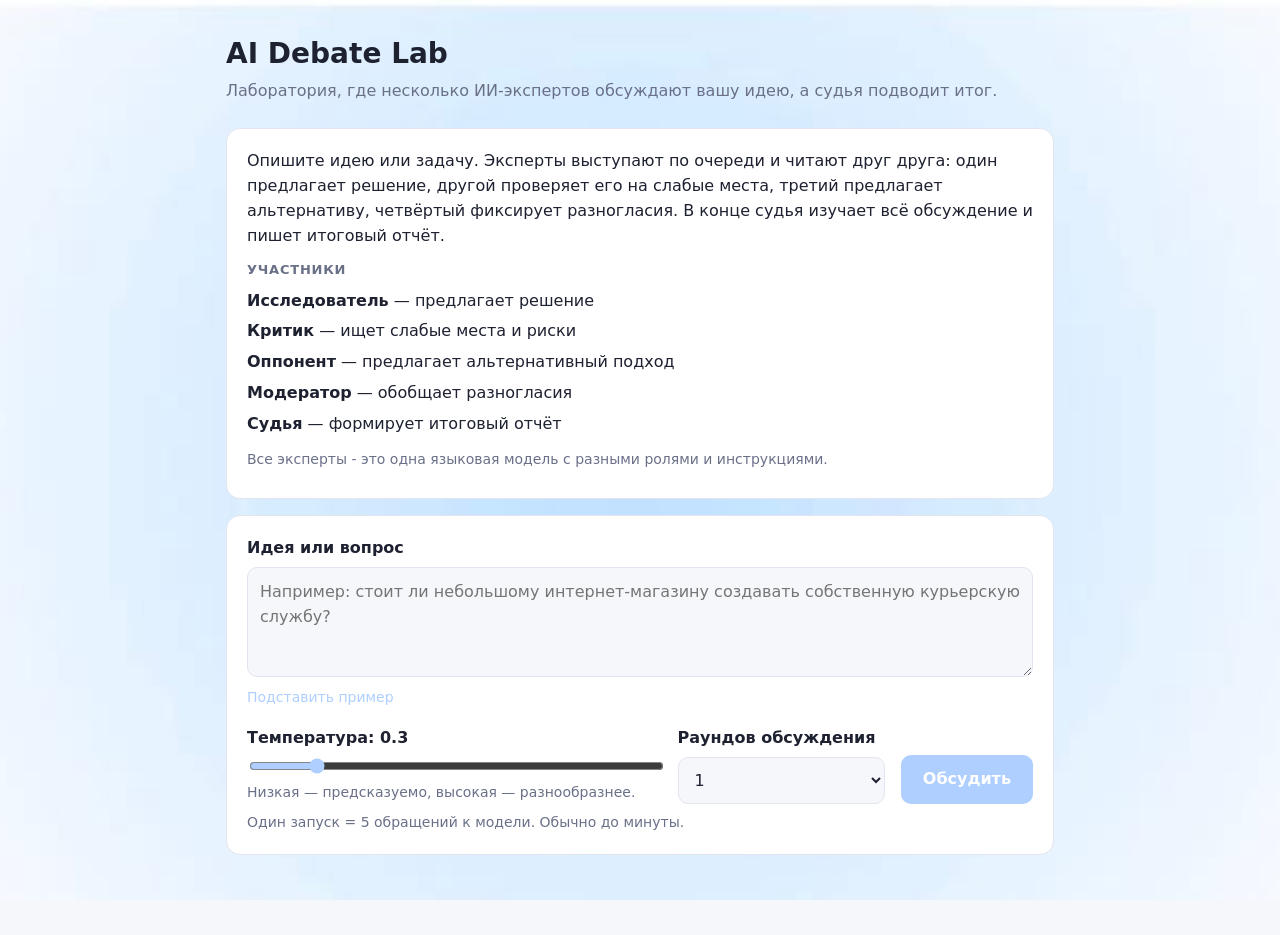
==== commit cdf1ee09: "Update favicon path in index.html" ====
--- a/index.html
+++ b/index.html
@@ -2,7 +2,7 @@
 <html lang="ru">
 <head>
 <link rel="stylesheet" href="style.css">
-<link rel="icon" type="image/png" href="favicon.ico">
+<link rel="icon" type="image/png" href="images/favicon.ico">
 <meta charset="utf-8">
 <meta name="viewport" content="width=device-width, initial-scale=1">
 <title>AI Debate Lab</title>
--- a/style.css
+++ b/style.css
@@ -4,7 +4,7 @@
     --text: #1d2130;
     --muted: #6a7088;
 
-    --accent: #b7e1f8;
+    --accent: #aecfff;
     --accent-soft: #eaf7fe;
     --accent-text: #ffffff;
     --border: #e2e5ef;
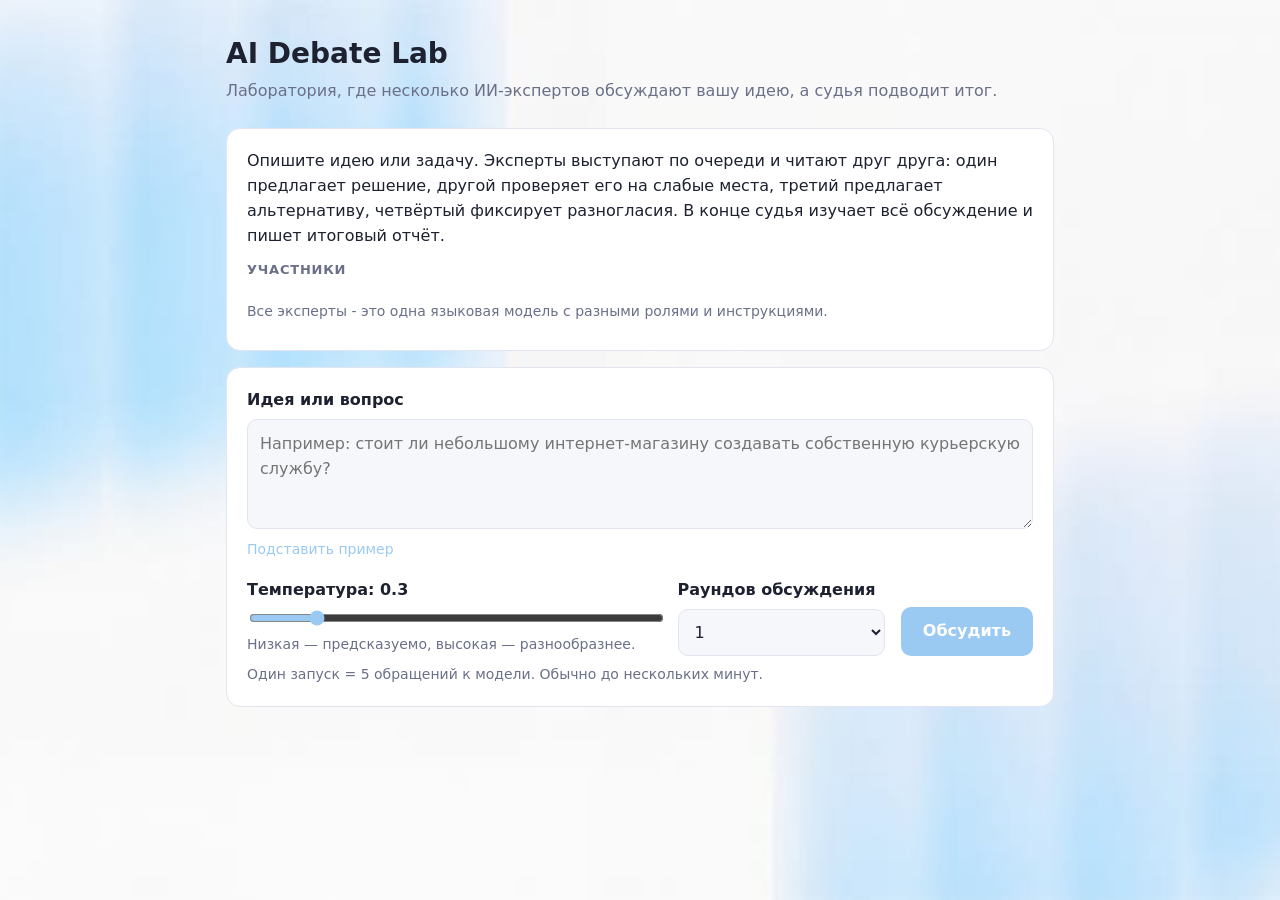
==== commit e26719d9: "Initial commit: AI Debate Lab" ====
--- a/index.html
+++ b/index.html
@@ -18,11 +18,6 @@
        В конце судья изучает всё обсуждение и пишет итоговый отчёт.</p>
     <h2 style="margin-top:12px">Участники</h2>
     <ul id="rolesList" class="roles">
-      <li><strong>Исследователь</strong> — предлагает решение</li>
-      <li><strong>Критик</strong> — ищет слабые места и риски</li>
-      <li><strong>Оппонент</strong> — предлагает альтернативный подход</li>
-      <li><strong>Модератор</strong> — обобщает разногласия</li>
-      <li><strong>Судья</strong> — формирует итоговый отчёт</li>
     </ul>
     <p class="hint">Все эксперты - это одна языковая модель с разными ролями и инструкциями.</p>
   </section>
@@ -61,7 +56,6 @@
       <div class="report-title">Итоговый отчёт</div>
       <div class="hint">По результатам всего обсуждения</div>
       <div id="reportBody"></div>
-      <div class="signature" id="signature"></div>
     </div>
 
     <div class="card" id="discCard">
@@ -143,8 +137,6 @@
     const det = el("details", "appear");
     const sum = el("summary");
     sum.appendChild(el("b", null, entry.role_title + (showRound ? ` · раунд ${entry.round}` : "")));
-    const first = Object.values(entry.content).find((v) => typeof v === "string");
-    if (first) sum.appendChild(el("span", "gist", first));
     det.appendChild(sum);
 
     const fields = el("div", "fields");
@@ -193,8 +185,6 @@
       const d = ev.data;
       setStep("judge", "done"); setBar(100);
       renderReport(d.final_report);
-      $("signature").textContent = "Итоговый отчёт подготовил: " + d.report_by +
-        " — на основе обсуждения: " + [...new Set(d.discussion.map((x) => x.role_title))].join(", ");
       $("meta").textContent = "";
       [`Модель: ${d.model}`, `Температура: ${d.temperature}`, `Раундов: ${d.rounds}`,
        `Обращений к модели: ${d.llm_calls}`, `Токенов: ${d.usage.total_tokens ?? "—"}`, `Время: ${d.latency_seconds} с`]
@@ -210,7 +200,7 @@
   /* ----- интерфейс ----- */
   function updateCallsHint() {
     const n = parseInt($("rounds").value) * 4 + 1;
-    $("callsHint").textContent = `Один запуск = ${n} обращений к модели. Обычно до минуты.`;
+    $("callsHint").textContent = `Один запуск = ${n} обращений к модели. Обычно до нескольких минут.`;
   }
   $("rounds").addEventListener("change", updateCallsHint); updateCallsHint();
   $("temp").addEventListener("input", () => { $("tempVal").textContent = $("temp").value; });
--- a/style.css
+++ b/style.css
@@ -4,7 +4,7 @@
     --text: #1d2130;
     --muted: #6a7088;
 
-    --accent: #aecfff;
+    --accent: #9acaf2;
     --accent-soft: #eaf7fe;
     --accent-text: #ffffff;
     --border: #e2e5ef;
@@ -224,21 +224,27 @@
 .steps {
     display: flex;
     gap: 8px;
-    flex-wrap: wrap;
-    margin: 12px 0;
+    flex-wrap: nowrap;
+    width: 100%;
 }
 
 .step {
     flex: 1;
-    min-width: 120px;
+    min-width: 0;
     display: flex;
     align-items: center;
-    gap: 10px;
-    padding: 10px 12px;
+    gap: 4px;
+    padding: 10px 6px;
+    font-size: 13px;
     border: 1px solid var(--border);
     border-radius: 10px;
     color: var(--muted);
+    white-space: nowrap;
     transition: border-color .3s, background .3s, color .3s;
+}
+
+.step > span:last-child {
+    white-space: nowrap;
 }
 
 .dot {
@@ -376,7 +382,6 @@
 
 .verdict {
     background: var(--accent-soft);
-    border-left: 5px solid var(--accent);
     border-radius: 10px;
     padding: 14px 16px;
     margin: 14px 0;
